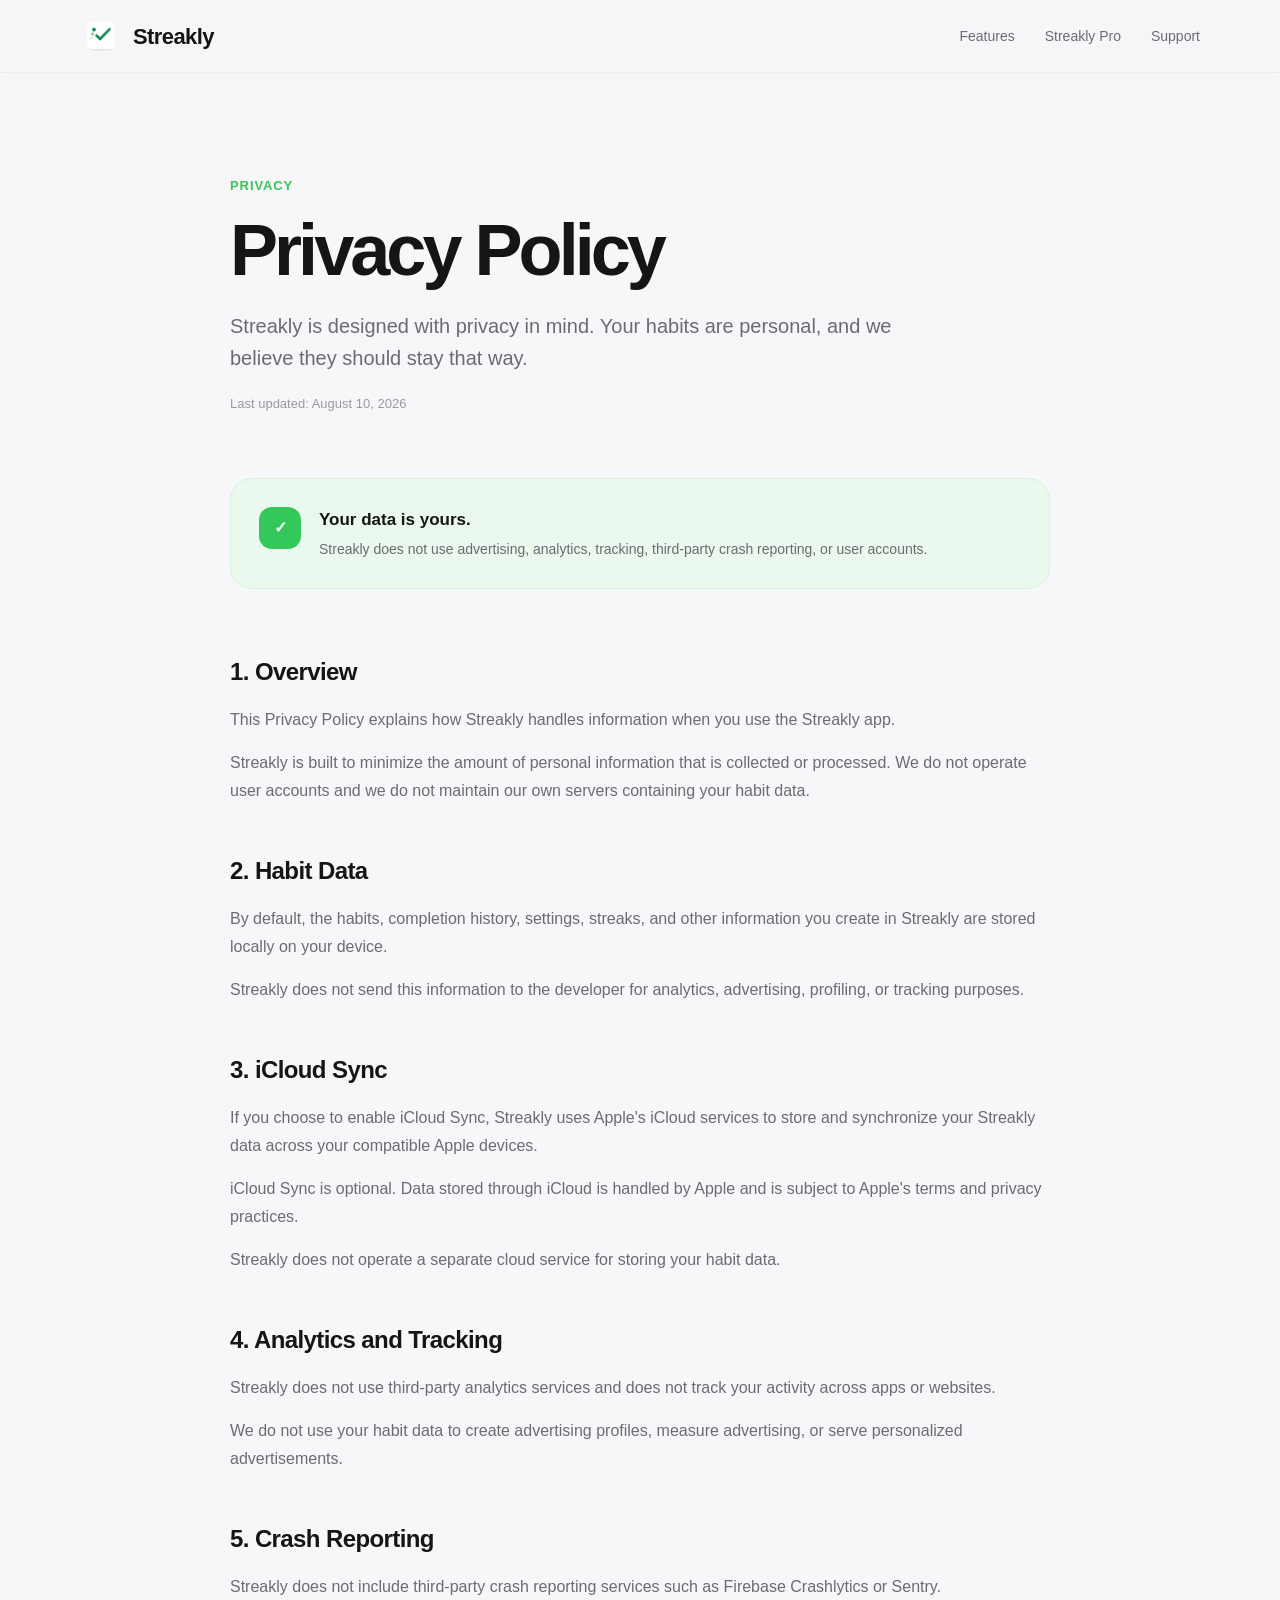
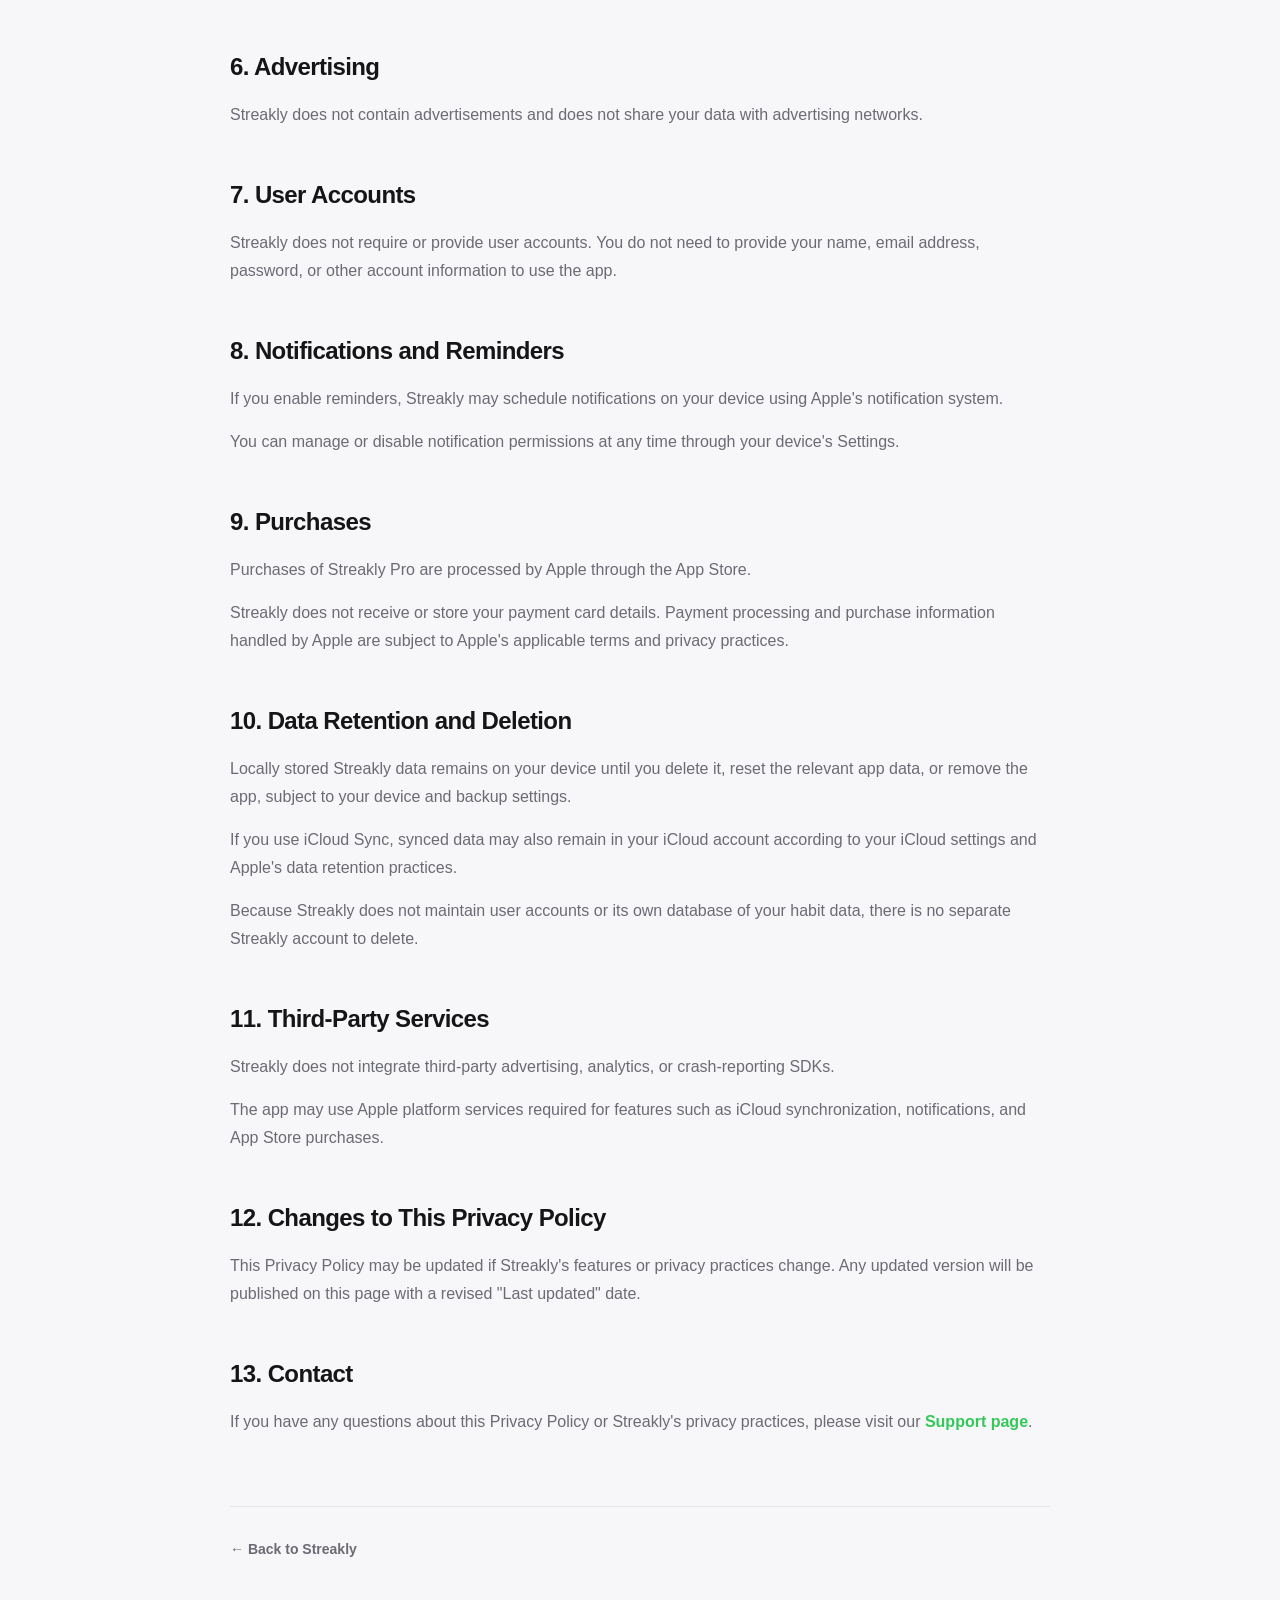
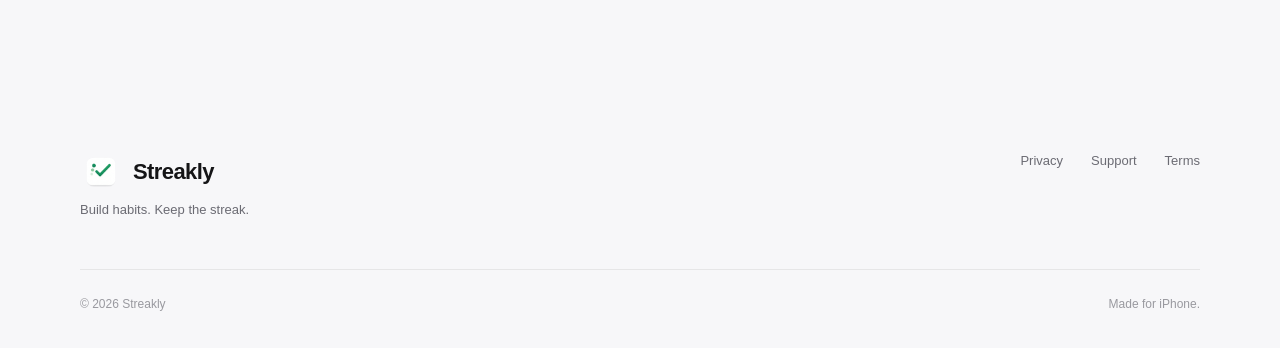
==== privacy/index.html @ 42e5e7d6 "Build Streakly website" ====
<!DOCTYPE html>
<html lang="en">
<head>
  <meta charset="UTF-8">
  <meta name="viewport" content="width=device-width, initial-scale=1.0">

  <title>Privacy Policy — Streakly</title>
  <meta
    name="description"
    content="Learn how Streakly handles your data and protects your privacy."
  >

  <link rel="icon" type="image/png" href="../assets/icon.png">
  <link rel="apple-touch-icon" href="../assets/icon.png">
  <link rel="stylesheet" href="../styles.css">
</head>

<body class="legal-page">

  <header class="site-header">
    <div class="container nav">
      <a href="../" class="brand">
        <img src="../assets/icon.png" alt="Streakly">
        <span>Streakly</span>
      </a>

      <nav class="nav-links" aria-label="Main navigation">
        <a href="../#features">Features</a>
        <a href="../#pro">Streakly Pro</a>
        <a href="../support/">Support</a>
      </nav>
    </div>
  </header>

  <main class="legal-main">
    <div class="legal-container">

      <header class="legal-header">
        <span class="eyebrow">Privacy</span>
        <h1>Privacy Policy</h1>

        <p class="legal-intro">
          Streakly is designed with privacy in mind. Your habits are personal,
          and we believe they should stay that way.
        </p>

        <p class="legal-date">
          Last updated: August 10, 2026
        </p>
      </header>

      <div class="privacy-summary">
        <div class="privacy-summary-icon">✓</div>

        <div>
          <strong>Your data is yours.</strong>
          <p>
            Streakly does not use advertising, analytics, tracking,
            third-party crash reporting, or user accounts.
          </p>
        </div>
      </div>

      <article class="legal-content">

        <section>
          <h2>1. Overview</h2>

          <p>
            This Privacy Policy explains how Streakly handles information
            when you use the Streakly app.
          </p>

          <p>
            Streakly is built to minimize the amount of personal information
            that is collected or processed. We do not operate user accounts
            and we do not maintain our own servers containing your habit data.
          </p>
        </section>

        <section>
          <h2>2. Habit Data</h2>

          <p>
            By default, the habits, completion history, settings, streaks,
            and other information you create in Streakly are stored locally
            on your device.
          </p>

          <p>
            Streakly does not send this information to the developer for
            analytics, advertising, profiling, or tracking purposes.
          </p>
        </section>

        <section>
          <h2>3. iCloud Sync</h2>

          <p>
            If you choose to enable iCloud Sync, Streakly uses Apple's iCloud
            services to store and synchronize your Streakly data across your
            compatible Apple devices.
          </p>

          <p>
            iCloud Sync is optional. Data stored through iCloud is handled by
            Apple and is subject to Apple's terms and privacy practices.
          </p>

          <p>
            Streakly does not operate a separate cloud service for storing
            your habit data.
          </p>
        </section>

        <section>
          <h2>4. Analytics and Tracking</h2>

          <p>
            Streakly does not use third-party analytics services and does not
            track your activity across apps or websites.
          </p>

          <p>
            We do not use your habit data to create advertising profiles,
            measure advertising, or serve personalized advertisements.
          </p>
        </section>

        <section>
          <h2>5. Crash Reporting</h2>

          <p>
            Streakly does not include third-party crash reporting services
            such as Firebase Crashlytics or Sentry.
          </p>
        </section>

        <section>
          <h2>6. Advertising</h2>

          <p>
            Streakly does not contain advertisements and does not share your
            data with advertising networks.
          </p>
        </section>

        <section>
          <h2>7. User Accounts</h2>

          <p>
            Streakly does not require or provide user accounts. You do not
            need to provide your name, email address, password, or other
            account information to use the app.
          </p>
        </section>

        <section>
          <h2>8. Notifications and Reminders</h2>

          <p>
            If you enable reminders, Streakly may schedule notifications on
            your device using Apple's notification system.
          </p>

          <p>
            You can manage or disable notification permissions at any time
            through your device's Settings.
          </p>
        </section>

        <section>
          <h2>9. Purchases</h2>

          <p>
            Purchases of Streakly Pro are processed by Apple through the
            App Store.
          </p>

          <p>
            Streakly does not receive or store your payment card details.
            Payment processing and purchase information handled by Apple are
            subject to Apple's applicable terms and privacy practices.
          </p>
        </section>

        <section>
          <h2>10. Data Retention and Deletion</h2>

          <p>
            Locally stored Streakly data remains on your device until you
            delete it, reset the relevant app data, or remove the app,
            subject to your device and backup settings.
          </p>

          <p>
            If you use iCloud Sync, synced data may also remain in your
            iCloud account according to your iCloud settings and Apple's
            data retention practices.
          </p>

          <p>
            Because Streakly does not maintain user accounts or its own
            database of your habit data, there is no separate Streakly
            account to delete.
          </p>
        </section>

        <section>
          <h2>11. Third-Party Services</h2>

          <p>
            Streakly does not integrate third-party advertising, analytics,
            or crash-reporting SDKs.
          </p>

          <p>
            The app may use Apple platform services required for features
            such as iCloud synchronization, notifications, and App Store
            purchases.
          </p>
        </section>

        <section>
          <h2>12. Changes to This Privacy Policy</h2>

          <p>
            This Privacy Policy may be updated if Streakly's features or
            privacy practices change. Any updated version will be published
            on this page with a revised "Last updated" date.
          </p>
        </section>

        <section>
          <h2>13. Contact</h2>

          <p>
            If you have any questions about this Privacy Policy or Streakly's
            privacy practices, please visit our
            <a href="../support/">Support page</a>.
          </p>
        </section>

      </article>

      <div class="legal-back">
        <a href="../">← Back to Streakly</a>
      </div>

    </div>
  </main>

  <footer>
    <div class="container footer-content">
      <div>
        <a href="../" class="brand">
          <img src="../assets/icon.png" alt="Streakly">
          <span>Streakly</span>
        </a>

        <p>Build habits. Keep the streak.</p>
      </div>

      <div class="footer-links">
        <a href="./">Privacy</a>
        <a href="../support/">Support</a>
        <a href="../terms/">Terms</a>
      </div>
    </div>

    <div class="container footer-bottom">
      <span>© 2026 Streakly</span>
      <span>Made for iPhone.</span>
    </div>
  </footer>

</body>
</html>
---- styles.css ----
:root {
  --background: #f7f7f9;
  --surface: #ffffff;
  --surface-secondary: #f1f1f5;

  --text: #151517;
  --text-secondary: #6b6b73;

  --accent: #34c759;
  --accent-soft: #eaf8ee;

  --border: rgba(0, 0, 0, 0.07);

  --radius: 24px;
  --radius-small: 16px;

  --shadow:
    0 30px 80px rgba(0, 0, 0, 0.08),
    0 8px 24px rgba(0, 0, 0, 0.04);
}

* {
  box-sizing: border-box;
  margin: 0;
  padding: 0;
}

html {
  scroll-behavior: smooth;
}

body {
  font-family:
    -apple-system,
    BlinkMacSystemFont,
    "SF Pro Display",
    "SF Pro Text",
    "Helvetica Neue",
    Arial,
    sans-serif;

  background: var(--background);
  color: var(--text);
  line-height: 1.5;
  -webkit-font-smoothing: antialiased;
}

a {
  color: inherit;
  text-decoration: none;
}

.container {
  width: min(1120px, calc(100% - 40px));
  margin: 0 auto;
}

/* NAVIGATION */

.site-header {
  position: sticky;
  top: 0;
  z-index: 100;

  background: rgba(247, 247, 249, 0.78);
  backdrop-filter: blur(20px);
  -webkit-backdrop-filter: blur(20px);

  border-bottom: 1px solid rgba(0, 0, 0, 0.04);
}

.nav {
  height: 72px;

  display: flex;
  align-items: center;
  justify-content: space-between;
}

.brand {
  display: flex;
  align-items: center;
  gap: 11px;

  font-size: 22px;
  font-weight: 750;
  letter-spacing: -0.6px;
}

.brand img {
  width: 42px;
  height: 42px;

  border-radius: 10px;

  object-fit: cover;
}

.nav-links {
  display: flex;
  align-items: center;
  gap: 30px;

  font-size: 14px;
  color: var(--text-secondary);
}

.nav-links a {
  transition: color 0.2s ease;
}

.nav-links a:hover {
  color: var(--text);
}

/* HERO */

.hero {
  overflow: hidden;
  padding: 100px 0 120px;
}

.hero-grid {
  display: grid;
  grid-template-columns: 1fr 0.9fr;
  align-items: center;
  gap: 90px;
}

.eyebrow {
  display: inline-block;
  margin-bottom: 18px;

  font-size: 13px;
  font-weight: 700;
  letter-spacing: 0.07em;
  text-transform: uppercase;

  color: var(--accent);
}

.hero h1 {
  max-width: 700px;

  font-size: clamp(60px, 7vw, 92px);
  line-height: 0.95;
  letter-spacing: -0.065em;

  margin-bottom: 30px;
}

.hero-description {
  max-width: 580px;

  font-size: 20px;
  line-height: 1.55;

  color: var(--text-secondary);

  margin-bottom: 35px;
}

.hero-actions {
  display: flex;
  align-items: center;
  gap: 14px;
  flex-wrap: wrap;
}

.app-store-button {
  min-width: 176px;
  height: 58px;

  display: flex;
  align-items: center;
  justify-content: center;
  gap: 11px;

  border-radius: 14px;

  background: var(--text);
  color: white;

  padding: 0 20px;
}

.app-store-button .apple {
  font-size: 17px;
}

.app-store-button div {
  display: flex;
  flex-direction: column;
  line-height: 1.05;
}

.app-store-button small {
  font-size: 10px;
  opacity: 0.75;
}

.app-store-button strong {
  font-size: 17px;
  font-weight: 600;
}

.secondary-button {
  height: 58px;

  display: flex;
  align-items: center;

  border-radius: 14px;

  padding: 0 22px;

  background: var(--surface);
  border: 1px solid var(--border);

  font-size: 14px;
  font-weight: 600;
}

.hero-note {
  margin-top: 18px;
  font-size: 13px;
  color: var(--text-secondary);
}

/* PHONE MOCKUP */

.hero-visual {
  position: relative;

  display: flex;
  align-items: center;
  justify-content: center;

  min-height: 620px;
}

.real-phone {
  position: relative;
  z-index: 2;

  width: 310px;

  padding: 6px;

  border-radius: 48px;

  background: #171719;

  box-shadow:
    0 45px 100px rgba(0, 0, 0, 0.18),
    0 15px 35px rgba(0, 0, 0, 0.08);

  overflow: hidden;
}

.app-screenshot {
  display: block;
  width: 100%;
  height: auto;

  border-radius: 42px;
}

.phone-island {
  position: absolute;
  z-index: 5;

  top: 16px;
  left: 50%;
  transform: translateX(-50%);

  width: 84px;
  height: 24px;

  background: #000;
  border-radius: 999px;

  box-shadow: 0 2px 6px rgba(0, 0, 0, 0.18);
}

.glow {
  position: absolute;

  border-radius: 50%;

  filter: blur(3px);
}

.glow-one {
  width: 420px;
  height: 420px;

  right: -80px;
  top: 50px;

  background: rgba(52, 199, 89, 0.12)
}

.glow-two {
  width: 300px;
  height: 300px;

  left: -60px;
  bottom: 30px;

  background: rgba(52, 199, 89, 0.07);
}

/* SECTIONS */

.section {
  padding: 120px 0;
}

.section-heading {
  max-width: 700px;
  margin-bottom: 55px;
}

.section-heading.centered {
  margin-left: auto;
  margin-right: auto;
  text-align: center;
}

.section-heading h2,
.privacy-card h2,
.cta h2 {
  font-size: clamp(38px, 5vw, 56px);
  line-height: 1.05;
  letter-spacing: -0.045em;

  margin-bottom: 20px;
}

.section-heading p,
.privacy-card p,
.cta p {
  font-size: 18px;
  line-height: 1.65;
  color: var(--text-secondary);
}

/* FEATURES */

.feature-grid {
  display: grid;
  grid-template-columns: repeat(2, 1fr);
  gap: 18px;
}

.feature-card {
  min-height: 290px;

  border-radius: var(--radius);

  background: var(--surface);

  padding: 34px;

  border: 1px solid var(--border);
}

.large-card {
  grid-column: span 2;

  display: grid;
  grid-template-columns: 1fr 1fr;
  gap: 45px;
  align-items: center;
}

.feature-icon {
  width: 48px;
  height: 48px;

  display: flex;
  align-items: center;
  justify-content: center;

  border-radius: 15px;

  background: var(--accent-soft);
  color: var(--accent);

  font-size: 15px;
  font-weight: 800;

  margin-bottom: 28px;
}

.feature-card h3 {
  font-size: 25px;
  letter-spacing: -0.025em;

  margin-bottom: 13px;
}

.feature-card p {
  max-width: 470px;

  font-size: 15px;
  line-height: 1.7;

  color: var(--text-secondary);
}

.mini-habits {
  display: flex;
  flex-direction: column;
  gap: 9px;
}

.mini-habits div {
  display: flex;
  align-items: center;
  justify-content: space-between;

  padding: 17px 19px;

  background: var(--surface-secondary);

  border-radius: 15px;

  font-size: 13px;
}

.mini-habits strong {
  color: var(--accent);
}

/* PRIVACY */

.privacy-section {
  padding: 20px 0 80px;
}

.privacy-card {
  min-height: 390px;

  display: flex;
  flex-direction: column;
  justify-content: space-between;

  padding: 55px;

  border-radius: 32px;

  background:
    radial-gradient(
      circle at top right,
      rgba(52, 199, 89, 0.2),
      transparent 38%
    ),
    #17171a;

  color: white;
}

.privacy-card p {
  max-width: 630px;
  color: rgba(255, 255, 255, 0.68);
}

.text-link {
  width: fit-content;

  font-size: 15px;
  font-weight: 600;

  color: white;
}

/* PRICING */

.pricing-grid {
  display: grid;
  grid-template-columns: repeat(2, 1fr);
  gap: 18px;

  max-width: 900px;
  margin: 0 auto;
}

.price-card {
  position: relative;

  padding: 38px;

  border-radius: var(--radius);

  background: var(--surface);

  border: 1px solid var(--border);
}

.pro-card {
  border-color: rgba(52, 199, 89, 0.35);

  box-shadow: 0 25px 70px rgba(52, 199, 89, 0.09);
}

.pro-badge {
  position: absolute;

  right: 25px;
  top: 0;
  transform: translateY(-50%);

  padding: 7px 11px;

  border-radius: 999px;

  background: var(--accent);
  color: white;

  font-size: 10px;
  font-weight: 800;
  letter-spacing: 0.08em;
}

.price-header {
  display: flex;
  justify-content: space-between;
  align-items: start;

  margin-bottom: 30px;
}

.plan-label {
  display: block;

  color: var(--text-secondary);
  font-size: 12px;

  margin-bottom: 2px;
}

.price-header h3 {
  font-size: 30px;
  letter-spacing: -0.035em;
}

.price {
  color: var(--text-secondary);
  font-size: 13px;
}

.price-card ul {
  list-style: none;

  display: flex;
  flex-direction: column;
  gap: 13px;
}

.price-card li {
  font-size: 14px;
  color: var(--text-secondary);
}

.price-card li::before {
  content: "✓";

  margin-right: 10px;

  color: var(--accent);
  font-weight: 800;
}

/* CTA */

.cta-section {
  padding: 40px 0 100px;
}

.cta {
  text-align: center;

  padding: 100px 30px;

  border-radius: 32px;

  background: var(--accent);
  color: white;
}

.cta .eyebrow {
  color: rgba(255, 255, 255, 0.7);
}

.cta p {
  max-width: 600px;

  margin: 0 auto 30px;

  color: rgba(255, 255, 255, 0.76);
}

.app-store-button.light {
  width: fit-content;

  margin: 0 auto;

  background: white;
  color: var(--text);
}

/* FOOTER */

footer {
  padding: 70px 0 35px;
}

.footer-content {
  display: flex;
  justify-content: space-between;

  padding-bottom: 50px;

  border-bottom: 1px solid var(--border);
}

.footer-content p {
  margin-top: 7px;

  color: var(--text-secondary);
  font-size: 13px;
}

.footer-links {
  display: flex;
  gap: 28px;

  font-size: 13px;
  color: var(--text-secondary);
}

.footer-bottom {
  display: flex;
  justify-content: space-between;

  padding-top: 25px;

  color: #99999f;
  font-size: 12px;
}

/* RESPONSIVE */

@media (max-width: 700px) {
  .container {
    width: min(100% - 28px, 1120px);
  }

  .nav {
    height: 78px;
    display: flex;
    align-items: center;
    justify-content: space-between;
  }

  .nav-links a:not(:last-child) {
    display: none;
  }

  .hero {
    padding: 65px 0 85px;
  }

  .hero h1 {
    font-size: 55px;
  }

  .hero-description {
    font-size: 17px;
  }

  .hero-visual {
    min-height: 600px;
  }

  .real-phone {
    width: min(285px, 82vw);
  }

  .phone-island {
    top: 15px;
    width: 78px;
    height: 22px;
  }

  .section {
    padding: 85px 0;
  }

  .section-heading {
    margin-bottom: 38px;
  }

  .feature-card {
    min-height: auto;
    padding: 27px;
  }

  .privacy-card {
    min-height: 430px;
    padding: 35px 28px;
  }

  .pricing-grid {
    grid-template-columns: 1fr;
  }

  .price-card {
    padding: 30px;
  }

  .cta {
    padding: 75px 24px;
  }

  .footer-content {
    flex-direction: column;
    gap: 35px;
  }

  .footer-links {
    flex-direction: column;
    gap: 13px;
  }

  .footer-bottom {
    flex-direction: column;
    gap: 7px;
  }
}

/* LEGAL PAGES */

@media (max-width: 700px) {
  .container {
    width: min(100% - 28px, 1120px);
  }

  .nav {
    height: 78px;

    display: flex;
    align-items: center;
    justify-content: space-between;
  }

  .nav-links a:not(:last-child) {
    display: none;
  }

  .hero {
    padding: 65px 0 85px;
  }

  .hero h1 {
    font-size: 55px;
  }

  .hero-description {
    font-size: 17px;
  }

  .hero-visual {
    min-height: 600px;
  }

  .real-phone {
  width: min(285px, 82vw);
  }

  .phone-island {
    top: 15px;
    width: 78px;
    height: 22px;
  }

  .section {
    padding: 85px 0;
  }

  .section-heading {
    margin-bottom: 38px;
  }

  .feature-card {
    min-height: auto;
    padding: 27px;
  }

  .privacy-card {
    min-height: 430px;
    padding: 35px 28px;
  }

  .pricing-grid {
    grid-template-columns: 1fr;
  }

  .price-card {
    padding: 30px;
  }

  .cta {
    padding: 75px 24px;
  }

  .footer-content {
    flex-direction: column;
    gap: 35px;
  }

  .footer-links {
    flex-direction: column;
    gap: 13px;
  }

  .footer-bottom {
    flex-direction: column;
    gap: 7px;
  }

  .real-phone {
  position: relative;
  z-index: 2;

  width: min(330px, 80vw);

  padding: 8px;

  border-radius: 56px;

  background: #171719;

  box-shadow:
    0 45px 100px rgba(0, 0, 0, 0.18),
    0 15px 35px rgba(0, 0, 0, 0.08);
  }

  .app-screenshot {
    display: block;

    width: 100%;
    height: auto;

    border-radius: 49px;
  }
}

/* LEGAL PAGES */

.legal-main {
  padding: 100px 0 120px;
}

.legal-container {
  width: min(820px, calc(100% - 40px));
  margin: 0 auto;
}

.legal-header {
  margin-bottom: 65px;
}

.legal-header h1 {
  font-size: clamp(50px, 7vw, 72px);
  line-height: 1;
  letter-spacing: -0.055em;

  margin-bottom: 24px;
}

.legal-intro {
  max-width: 680px;

  font-size: 20px;
  line-height: 1.6;

  color: var(--text-secondary);
}

.legal-date {
  margin-top: 20px;

  font-size: 13px;
  color: #99999f;
}

.privacy-summary {
  display: flex;
  gap: 18px;
  align-items: flex-start;

  margin-bottom: 65px;
  padding: 28px;

  border-radius: 22px;

  background: var(--accent-soft);
  border: 1px solid rgba(52, 199, 89, 0.12);
}

.privacy-summary-icon {
  flex-shrink: 0;

  width: 42px;
  height: 42px;

  display: flex;
  align-items: center;
  justify-content: center;

  border-radius: 13px;

  background: var(--accent);
  color: white;

  font-weight: 800;
}

.privacy-summary strong {
  display: block;

  margin-bottom: 5px;

  font-size: 17px;
}

.privacy-summary p {
  color: var(--text-secondary);
  font-size: 14px;
  line-height: 1.6;
}

.legal-content section {
  margin-bottom: 48px;
}

.legal-content h2 {
  margin-bottom: 16px;

  font-size: 24px;
  letter-spacing: -0.025em;
}

.legal-content p {
  margin-bottom: 15px;

  color: var(--text-secondary);

  font-size: 16px;
  line-height: 1.75;
}

.legal-content a {
  color: var(--accent);
  font-weight: 600;
}

.legal-content a:hover {
  text-decoration: underline;
}

.legal-back {
  margin-top: 70px;
  padding-top: 30px;

  border-top: 1px solid var(--border);
}

.legal-back a {
  color: var(--text-secondary);

  font-size: 14px;
  font-weight: 600;
}

.legal-back a:hover {
  color: var(--text);
}

@media (max-width: 700px) {
  .legal-main {
    padding: 65px 0 85px;
  }

  .legal-container {
    width: min(100% - 32px, 760px);
  }

  .legal-header {
    margin-bottom: 40px;
  }

  .legal-header h1 {
    font-size: 48px;
  }

  .legal-intro {
    font-size: 17px;
  }

  .privacy-summary {
    padding: 22px;
  }

  .legal-content section {
    margin-bottom: 40px;
  }

  .legal-content h2 {
    font-size: 21px;
  }

  .legal-content p {
    font-size: 15px;
  }
}

/* SUPPORT PAGE */

.support-main {
  padding: 100px 0 120px;
}

.support-container {
  width: min(1000px, calc(100% - 40px));
  margin: 0 auto;
}

.support-header {
  max-width: 720px;
  margin-bottom: 65px;
}

.support-header h1 {
  font-size: clamp(52px, 7vw, 76px);
  line-height: 1;
  letter-spacing: -0.055em;

  margin-bottom: 24px;
}

.support-header p {
  max-width: 650px;

  color: var(--text-secondary);

  font-size: 20px;
  line-height: 1.6;
}

.support-grid {
  display: grid;
  grid-template-columns: 0.75fr 1.25fr;

  align-items: start;

  gap: 22px;

  margin-bottom: 120px;
}

/* SUPPORT INFO */

.support-info {
  display: flex;
  flex-direction: column;
  gap: 18px;
}

.support-info-card {
  padding: 34px;

  border-radius: var(--radius);

  background: var(--accent-soft);

  border: 1px solid rgba(52, 199, 89, 0.12);
}

.support-info-icon {
  width: 48px;
  height: 48px;

  display: flex;
  align-items: center;
  justify-content: center;

  margin-bottom: 28px;

  border-radius: 15px;

  background: var(--accent);
  color: white;

  font-size: 19px;
  font-weight: 800;
}

.support-info-card h2 {
  margin-bottom: 12px;

  font-size: 24px;
  letter-spacing: -0.025em;
}

.support-info-card p {
  color: var(--text-secondary);

  font-size: 14px;
  line-height: 1.7;
}

.support-links {
  display: flex;
  flex-direction: column;

  overflow: hidden;

  border-radius: var(--radius);

  background: var(--surface);

  border: 1px solid var(--border);
}

.support-links > a {
  display: flex;
  align-items: center;
  justify-content: space-between;
  gap: 20px;

  padding: 22px 24px;

  transition: background 0.2s ease;
}

.support-links > a + a {
  border-top: 1px solid var(--border);
}

.support-links > a:hover {
  background: var(--surface-secondary);
}

.support-links div {
  display: flex;
  flex-direction: column;
  gap: 3px;
}

.support-links strong {
  font-size: 14px;
}

.support-links span {
  color: var(--text-secondary);

  font-size: 12px;
}

/* SUPPORT FORM */

.support-form-card {
  padding: 38px;

  border-radius: var(--radius);

  background: var(--surface);

  border: 1px solid var(--border);

  box-shadow:
    0 20px 60px rgba(0, 0, 0, 0.04);
}

.form-row {
  display: grid;
  grid-template-columns: repeat(2, 1fr);

  gap: 16px;
}

.form-group {
  display: flex;
  flex-direction: column;

  margin-bottom: 22px;
}

.form-group label {
  margin-bottom: 8px;

  font-size: 13px;
  font-weight: 650;
}

.form-group input,
.form-group select,
.form-group textarea {
  width: 100%;

  border: 1px solid rgba(0, 0, 0, 0.1);

  border-radius: 13px;

  background: var(--background);
  color: var(--text);

  padding: 14px 15px;

  font: inherit;
  font-size: 14px;

  outline: none;

  transition:
    border-color 0.2s ease,
    box-shadow 0.2s ease,
    background 0.2s ease;
}

.form-group input,
.form-group select {
  height: 50px;
}

.form-group textarea {
  resize: vertical;
  min-height: 160px;
}

.form-group input:focus,
.form-group select:focus,
.form-group textarea:focus {
  background: white;

  border-color: var(--accent);

  box-shadow:
    0 0 0 4px rgba(52, 199, 89, 0.11);
}

.form-group input::placeholder,
.form-group textarea::placeholder {
  color: #a0a0a7;
}

.support-submit {
  width: 100%;
  height: 54px;

  border: 0;
  border-radius: 14px;

  background: var(--accent);
  color: white;

  font: inherit;

  font-size: 15px;
  font-weight: 700;

  cursor: pointer;

  transition:
    transform 0.15s ease,
    opacity 0.15s ease;
}

.support-submit:hover {
  transform: translateY(-1px);
}

.support-submit:active {
  transform: translateY(0);
}

.support-submit:disabled {
  cursor: wait;
  opacity: 0.65;
}

.form-note {
  margin-top: 14px;

  text-align: center;

  color: var(--text-secondary);

  font-size: 11px;
}

.form-status {
  min-height: 22px;

  margin-top: 15px;

  text-align: center;

  font-size: 13px;
  font-weight: 600;
}

.form-status.success {
  color: #248a3d;
}

.form-status.error {
  color: #d70015;
}

.form-honeypot {
  position: absolute;

  width: 1px;
  height: 1px;

  overflow: hidden;

  clip: rect(0 0 0 0);
  clip-path: inset(50%);

  white-space: nowrap;
}

/* FAQ */

.support-faq {
  padding-top: 20px;
}

.faq-grid {
  display: grid;
  grid-template-columns: repeat(2, 1fr);

  gap: 18px;
}

.faq-card {
  min-height: 210px;

  padding: 30px;

  border-radius: var(--radius);

  background: var(--surface);

  border: 1px solid var(--border);
}

.faq-card h3 {
  margin-bottom: 12px;

  font-size: 20px;
  letter-spacing: -0.02em;
}

.faq-card p {
  color: var(--text-secondary);

  font-size: 14px;
  line-height: 1.7;
}

/* SUPPORT RESPONSIVE */

@media (max-width: 800px) {
  .support-grid {
    grid-template-columns: 1fr;
  }

  .support-info {
    order: 2;
  }

  .support-form-card {
    order: 1;
  }
}

@media (max-width: 700px) {
  .support-main {
    padding: 65px 0 85px;
  }

  .support-container {
    width: min(100% - 32px, 1000px);
  }

  .support-header {
    margin-bottom: 40px;
  }

  .support-header h1 {
    font-size: 48px;
  }

  .support-header p {
    font-size: 17px;
  }

  .support-grid {
    margin-bottom: 85px;
  }

  .support-form-card {
    padding: 25px 20px;
  }

  .form-row {
    grid-template-columns: 1fr;
    gap: 0;
  }

  .faq-grid {
    grid-template-columns: 1fr;
  }

  .faq-card {
    min-height: auto;
  }
}
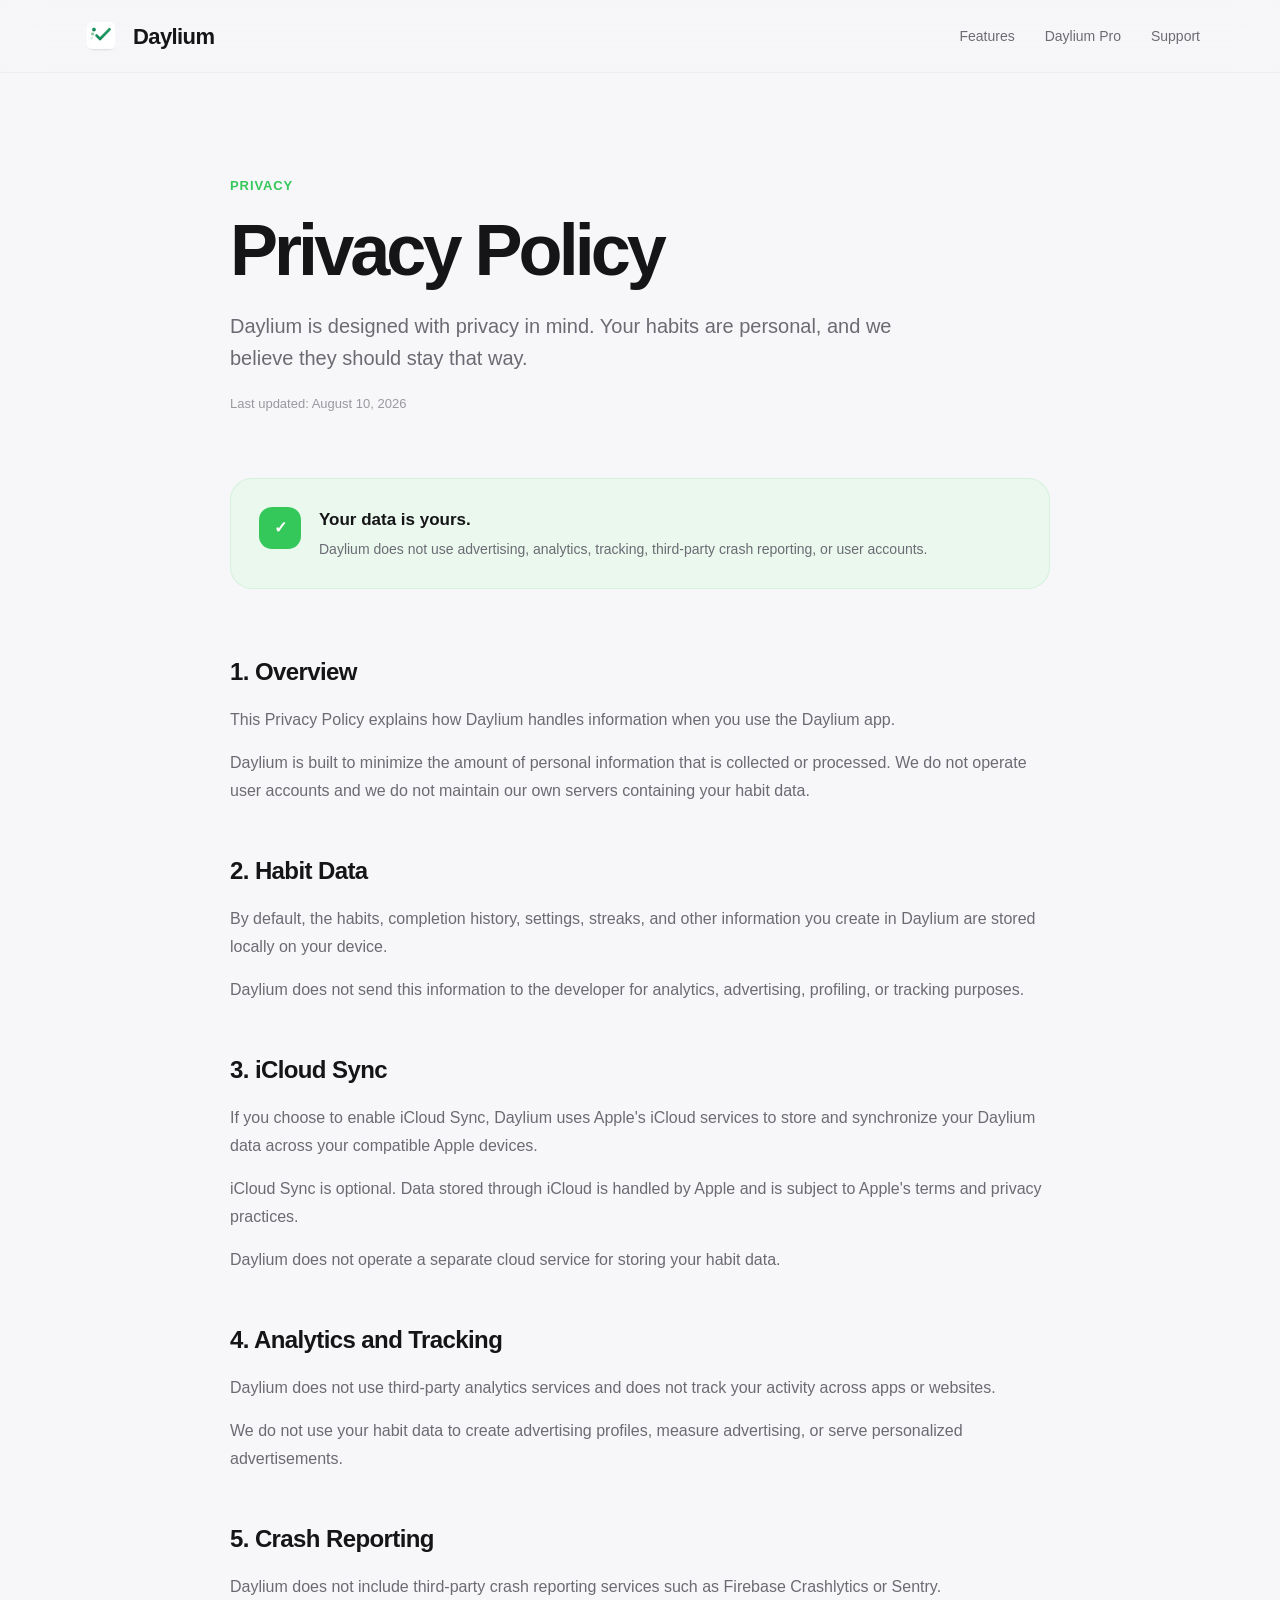
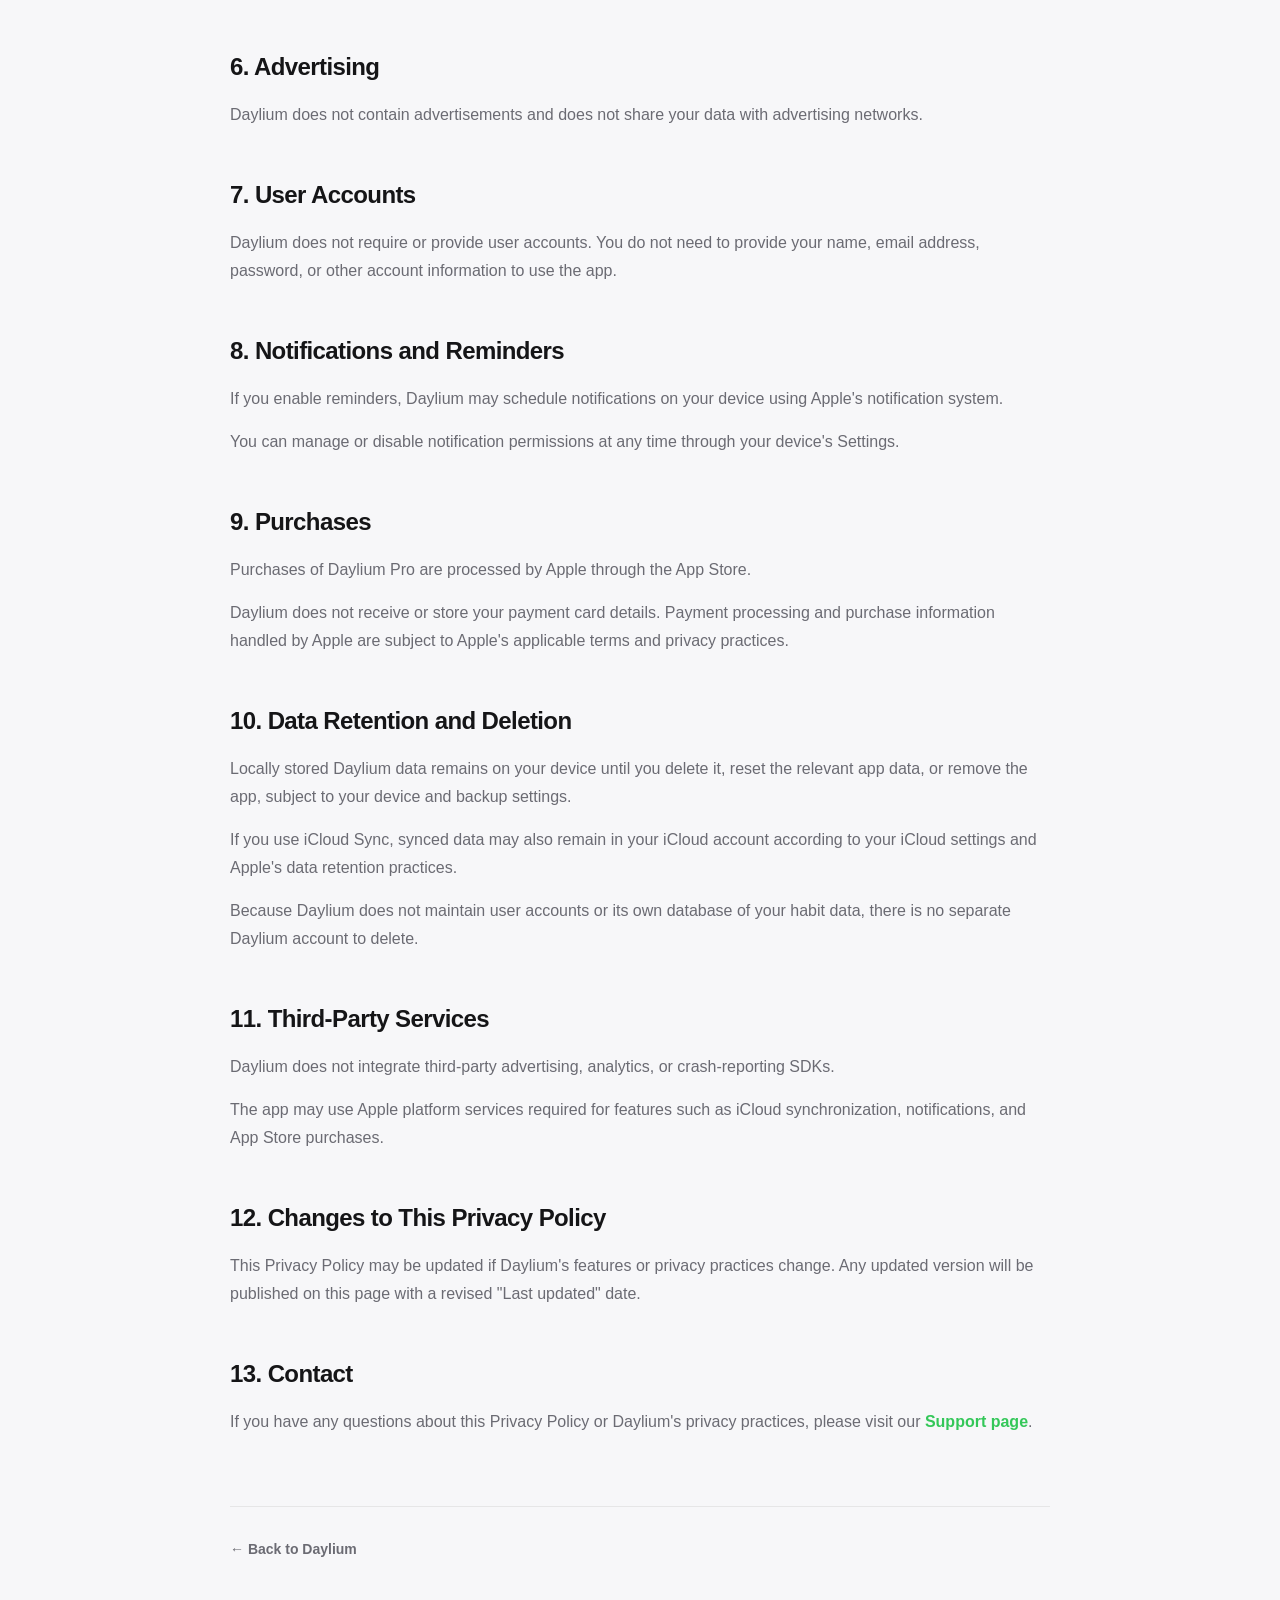
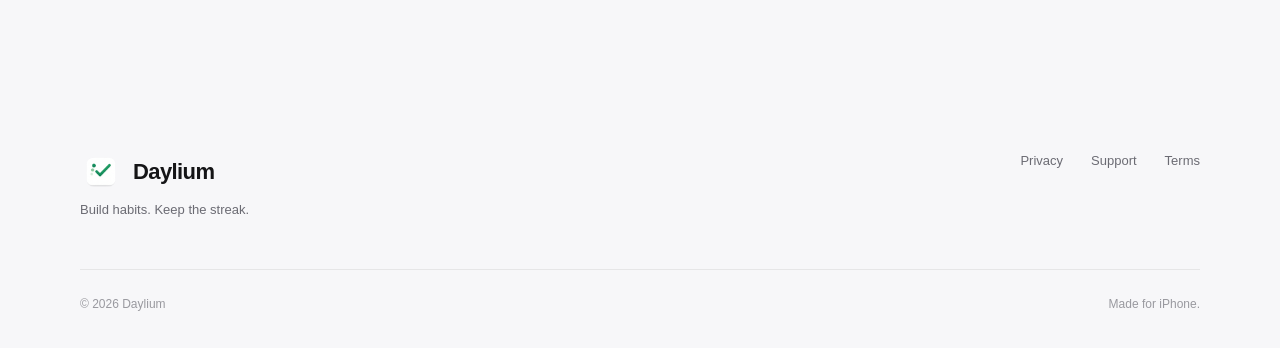
==== commit 48d99e8d: "Change name to Daylium" ====
--- a/privacy/index.html
+++ b/privacy/index.html
@@ -4,10 +4,10 @@
   <meta charset="UTF-8">
   <meta name="viewport" content="width=device-width, initial-scale=1.0">
 
-  <title>Privacy Policy — Streakly</title>
+  <title>Privacy Policy — Daylium</title>
   <meta
     name="description"
-    content="Learn how Streakly handles your data and protects your privacy."
+    content="Learn how Daylium handles your data and protects your privacy."
   >
 
   <link rel="icon" type="image/png" href="../assets/icon.png">
@@ -20,13 +20,13 @@
   <header class="site-header">
     <div class="container nav">
       <a href="../" class="brand">
-        <img src="../assets/icon.png" alt="Streakly">
-        <span>Streakly</span>
+        <img src="../assets/icon.png" alt="Daylium">
+        <span>Daylium</span>
       </a>
 
       <nav class="nav-links" aria-label="Main navigation">
         <a href="../#features">Features</a>
-        <a href="../#pro">Streakly Pro</a>
+        <a href="../#pro">Daylium Pro</a>
         <a href="../support/">Support</a>
       </nav>
     </div>
@@ -40,7 +40,7 @@
         <h1>Privacy Policy</h1>
 
         <p class="legal-intro">
-          Streakly is designed with privacy in mind. Your habits are personal,
+          Daylium is designed with privacy in mind. Your habits are personal,
           and we believe they should stay that way.
         </p>
 
@@ -55,7 +55,7 @@
         <div>
           <strong>Your data is yours.</strong>
           <p>
-            Streakly does not use advertising, analytics, tracking,
+            Daylium does not use advertising, analytics, tracking,
             third-party crash reporting, or user accounts.
           </p>
         </div>
@@ -67,12 +67,12 @@
           <h2>1. Overview</h2>
 
           <p>
-            This Privacy Policy explains how Streakly handles information
-            when you use the Streakly app.
-          </p>
-
-          <p>
-            Streakly is built to minimize the amount of personal information
+            This Privacy Policy explains how Daylium handles information
+            when you use the Daylium app.
+          </p>
+
+          <p>
+            Daylium is built to minimize the amount of personal information
             that is collected or processed. We do not operate user accounts
             and we do not maintain our own servers containing your habit data.
           </p>
@@ -83,12 +83,12 @@
 
           <p>
             By default, the habits, completion history, settings, streaks,
-            and other information you create in Streakly are stored locally
+            and other information you create in Daylium are stored locally
             on your device.
           </p>
 
           <p>
-            Streakly does not send this information to the developer for
+            Daylium does not send this information to the developer for
             analytics, advertising, profiling, or tracking purposes.
           </p>
         </section>
@@ -97,8 +97,8 @@
           <h2>3. iCloud Sync</h2>
 
           <p>
-            If you choose to enable iCloud Sync, Streakly uses Apple's iCloud
-            services to store and synchronize your Streakly data across your
+            If you choose to enable iCloud Sync, Daylium uses Apple's iCloud
+            services to store and synchronize your Daylium data across your
             compatible Apple devices.
           </p>
 
@@ -108,7 +108,7 @@
           </p>
 
           <p>
-            Streakly does not operate a separate cloud service for storing
+            Daylium does not operate a separate cloud service for storing
             your habit data.
           </p>
         </section>
@@ -117,7 +117,7 @@
           <h2>4. Analytics and Tracking</h2>
 
           <p>
-            Streakly does not use third-party analytics services and does not
+            Daylium does not use third-party analytics services and does not
             track your activity across apps or websites.
           </p>
 
@@ -131,7 +131,7 @@
           <h2>5. Crash Reporting</h2>
 
           <p>
-            Streakly does not include third-party crash reporting services
+            Daylium does not include third-party crash reporting services
             such as Firebase Crashlytics or Sentry.
           </p>
         </section>
@@ -140,7 +140,7 @@
           <h2>6. Advertising</h2>
 
           <p>
-            Streakly does not contain advertisements and does not share your
+            Daylium does not contain advertisements and does not share your
             data with advertising networks.
           </p>
         </section>
@@ -149,7 +149,7 @@
           <h2>7. User Accounts</h2>
 
           <p>
-            Streakly does not require or provide user accounts. You do not
+            Daylium does not require or provide user accounts. You do not
             need to provide your name, email address, password, or other
             account information to use the app.
           </p>
@@ -159,7 +159,7 @@
           <h2>8. Notifications and Reminders</h2>
 
           <p>
-            If you enable reminders, Streakly may schedule notifications on
+            If you enable reminders, Daylium may schedule notifications on
             your device using Apple's notification system.
           </p>
 
@@ -173,12 +173,12 @@
           <h2>9. Purchases</h2>
 
           <p>
-            Purchases of Streakly Pro are processed by Apple through the
+            Purchases of Daylium Pro are processed by Apple through the
             App Store.
           </p>
 
           <p>
-            Streakly does not receive or store your payment card details.
+            Daylium does not receive or store your payment card details.
             Payment processing and purchase information handled by Apple are
             subject to Apple's applicable terms and privacy practices.
           </p>
@@ -188,7 +188,7 @@
           <h2>10. Data Retention and Deletion</h2>
 
           <p>
-            Locally stored Streakly data remains on your device until you
+            Locally stored Daylium data remains on your device until you
             delete it, reset the relevant app data, or remove the app,
             subject to your device and backup settings.
           </p>
@@ -200,8 +200,8 @@
           </p>
 
           <p>
-            Because Streakly does not maintain user accounts or its own
-            database of your habit data, there is no separate Streakly
+            Because Daylium does not maintain user accounts or its own
+            database of your habit data, there is no separate Daylium
             account to delete.
           </p>
         </section>
@@ -210,7 +210,7 @@
           <h2>11. Third-Party Services</h2>
 
           <p>
-            Streakly does not integrate third-party advertising, analytics,
+            Daylium does not integrate third-party advertising, analytics,
             or crash-reporting SDKs.
           </p>
 
@@ -225,7 +225,7 @@
           <h2>12. Changes to This Privacy Policy</h2>
 
           <p>
-            This Privacy Policy may be updated if Streakly's features or
+            This Privacy Policy may be updated if Daylium's features or
             privacy practices change. Any updated version will be published
             on this page with a revised "Last updated" date.
           </p>
@@ -235,7 +235,7 @@
           <h2>13. Contact</h2>
 
           <p>
-            If you have any questions about this Privacy Policy or Streakly's
+            If you have any questions about this Privacy Policy or Daylium's
             privacy practices, please visit our
             <a href="../support/">Support page</a>.
           </p>
@@ -244,7 +244,7 @@
       </article>
 
       <div class="legal-back">
-        <a href="../">← Back to Streakly</a>
+        <a href="../">← Back to Daylium</a>
       </div>
 
     </div>
@@ -254,8 +254,8 @@
     <div class="container footer-content">
       <div>
         <a href="../" class="brand">
-          <img src="../assets/icon.png" alt="Streakly">
-          <span>Streakly</span>
+          <img src="../assets/icon.png" alt="Daylium">
+          <span>Daylium</span>
         </a>
 
         <p>Build habits. Keep the streak.</p>
@@ -269,7 +269,7 @@
     </div>
 
     <div class="container footer-bottom">
-      <span>© 2026 Streakly</span>
+      <span>© 2026 Daylium</span>
       <span>Made for iPhone.</span>
     </div>
   </footer>
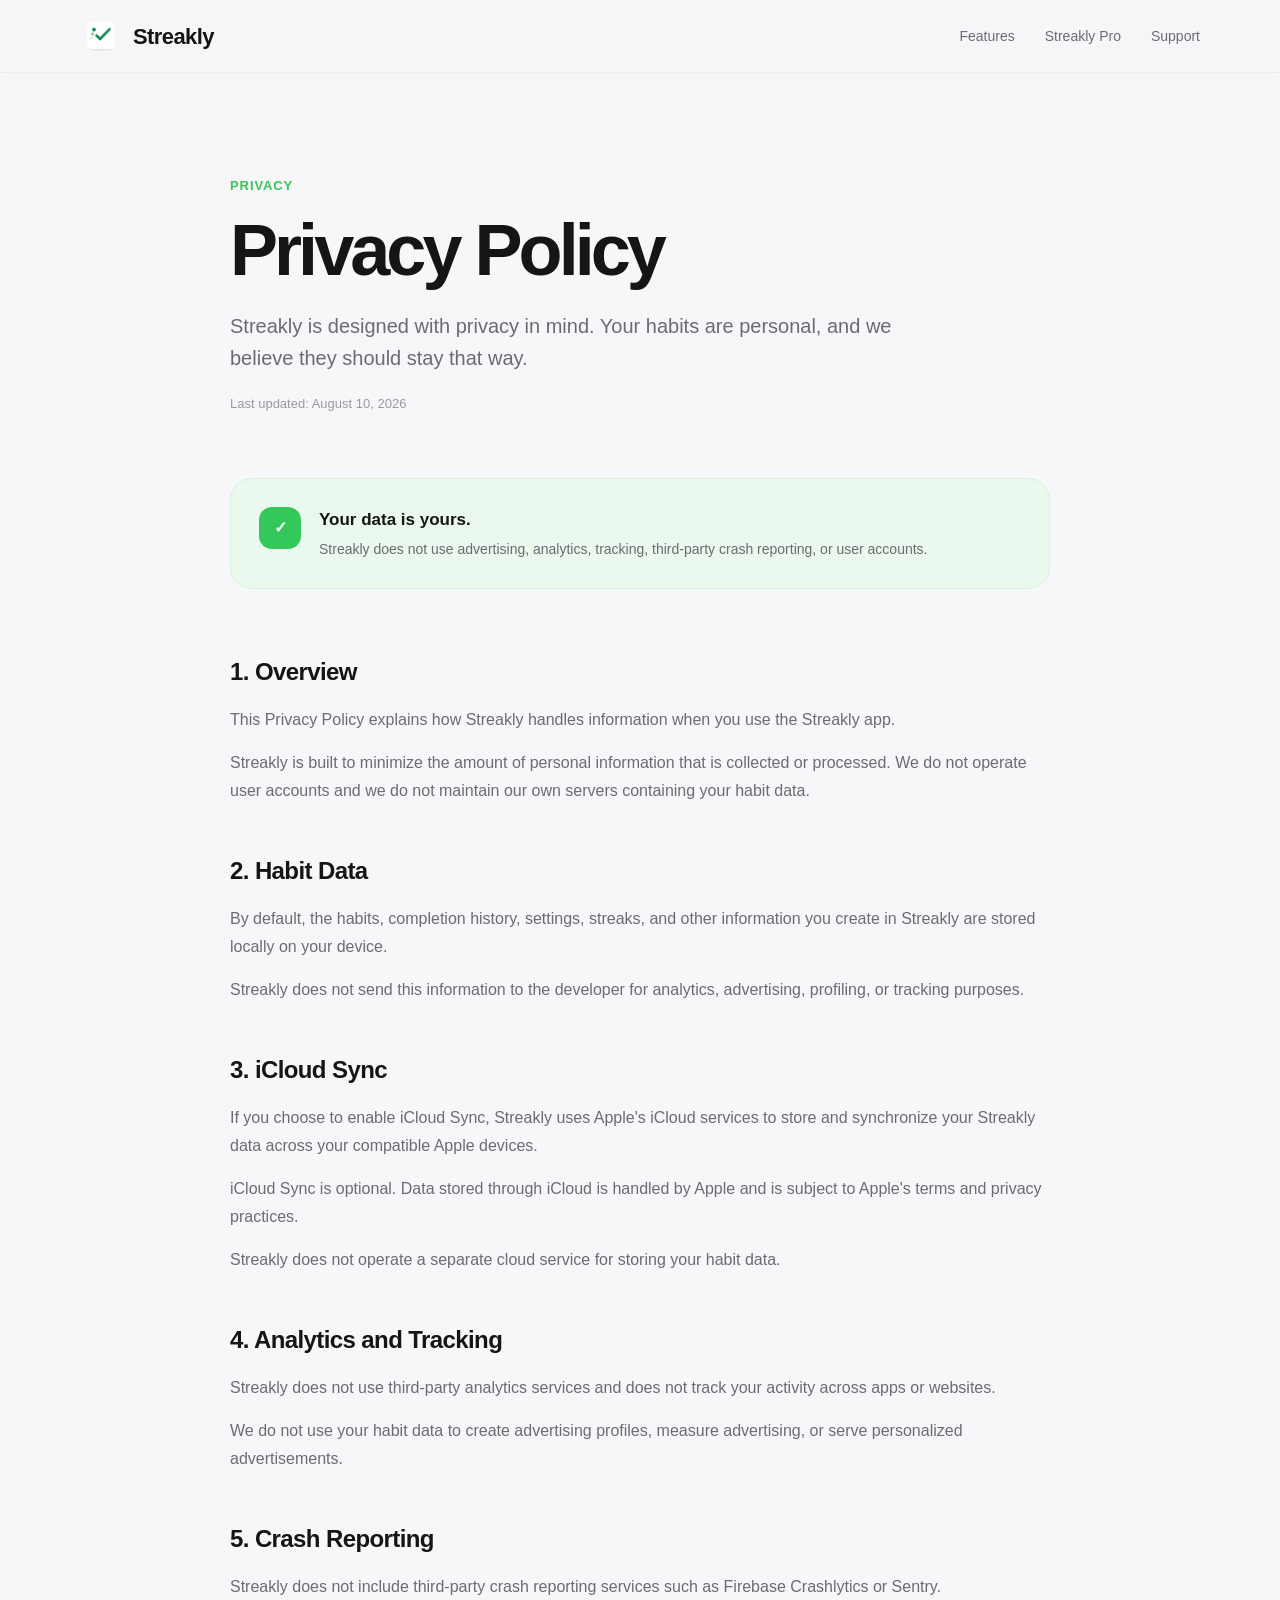
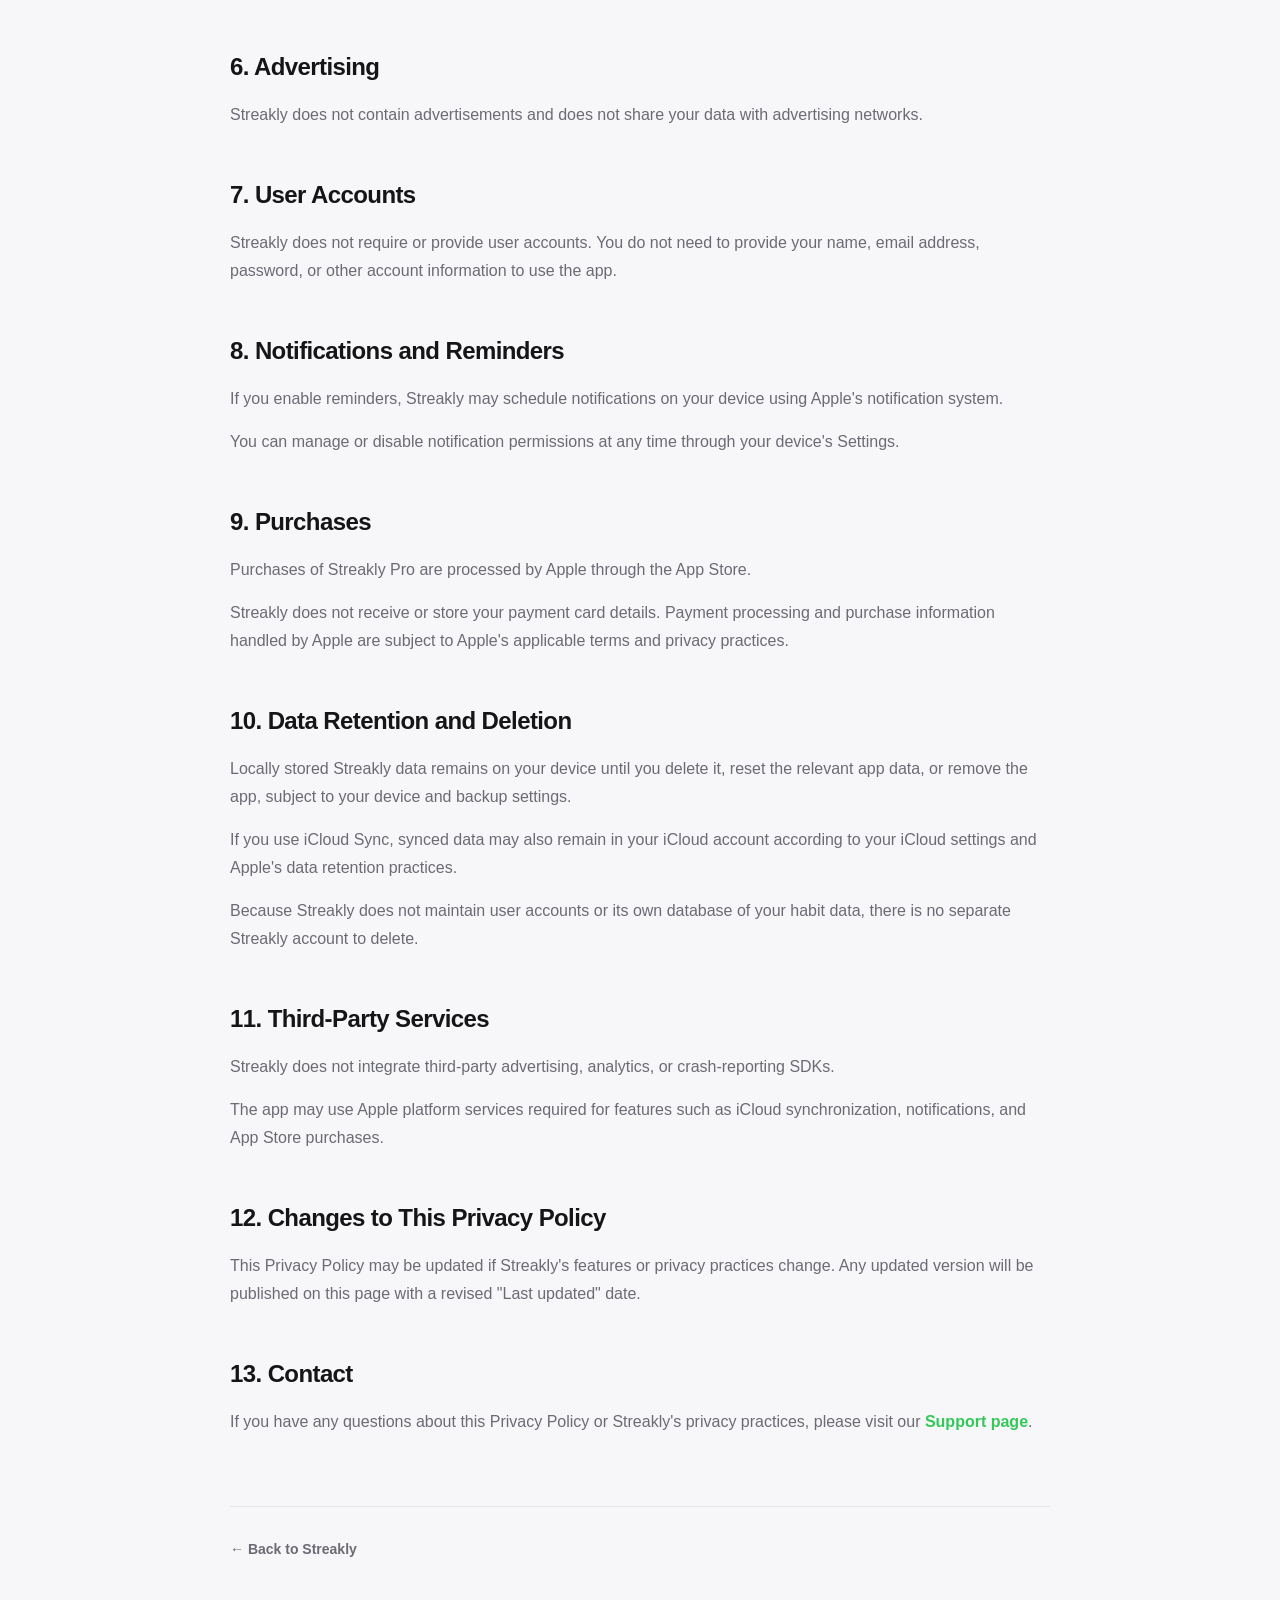
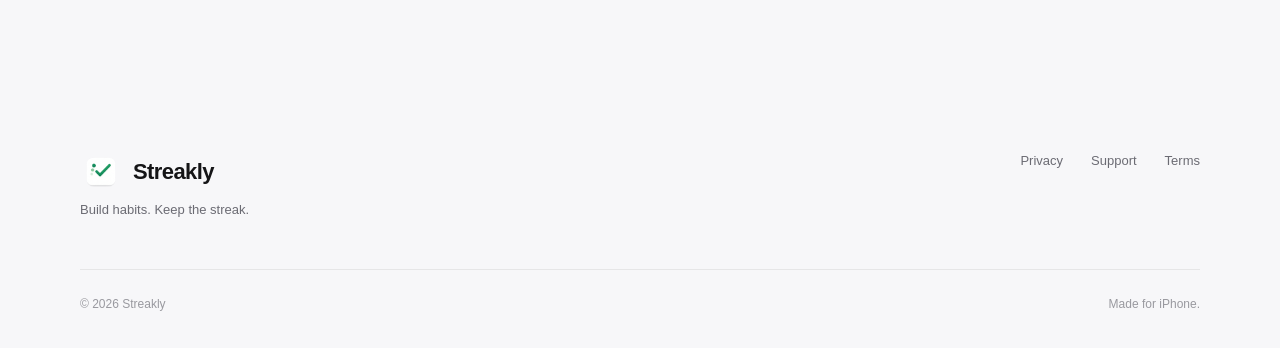
==== commit 172f8e83: "Change name back to Streakly" ====
--- a/privacy/index.html
+++ b/privacy/index.html
@@ -4,10 +4,10 @@
   <meta charset="UTF-8">
   <meta name="viewport" content="width=device-width, initial-scale=1.0">
 
-  <title>Privacy Policy — Daylium</title>
+  <title>Privacy Policy — Streakly</title>
   <meta
     name="description"
-    content="Learn how Daylium handles your data and protects your privacy."
+    content="Learn how Streakly handles your data and protects your privacy."
   >
 
   <link rel="icon" type="image/png" href="../assets/icon.png">
@@ -20,13 +20,13 @@
   <header class="site-header">
     <div class="container nav">
       <a href="../" class="brand">
-        <img src="../assets/icon.png" alt="Daylium">
-        <span>Daylium</span>
+        <img src="../assets/icon.png" alt="Streakly">
+        <span>Streakly</span>
       </a>
 
       <nav class="nav-links" aria-label="Main navigation">
         <a href="../#features">Features</a>
-        <a href="../#pro">Daylium Pro</a>
+        <a href="../#pro">Streakly Pro</a>
         <a href="../support/">Support</a>
       </nav>
     </div>
@@ -40,7 +40,7 @@
         <h1>Privacy Policy</h1>
 
         <p class="legal-intro">
-          Daylium is designed with privacy in mind. Your habits are personal,
+          Streakly is designed with privacy in mind. Your habits are personal,
           and we believe they should stay that way.
         </p>
 
@@ -55,7 +55,7 @@
         <div>
           <strong>Your data is yours.</strong>
           <p>
-            Daylium does not use advertising, analytics, tracking,
+            Streakly does not use advertising, analytics, tracking,
             third-party crash reporting, or user accounts.
           </p>
         </div>
@@ -67,12 +67,12 @@
           <h2>1. Overview</h2>
 
           <p>
-            This Privacy Policy explains how Daylium handles information
-            when you use the Daylium app.
-          </p>
-
-          <p>
-            Daylium is built to minimize the amount of personal information
+            This Privacy Policy explains how Streakly handles information
+            when you use the Streakly app.
+          </p>
+
+          <p>
+            Streakly is built to minimize the amount of personal information
             that is collected or processed. We do not operate user accounts
             and we do not maintain our own servers containing your habit data.
           </p>
@@ -83,12 +83,12 @@
 
           <p>
             By default, the habits, completion history, settings, streaks,
-            and other information you create in Daylium are stored locally
+            and other information you create in Streakly are stored locally
             on your device.
           </p>
 
           <p>
-            Daylium does not send this information to the developer for
+            Streakly does not send this information to the developer for
             analytics, advertising, profiling, or tracking purposes.
           </p>
         </section>
@@ -97,8 +97,8 @@
           <h2>3. iCloud Sync</h2>
 
           <p>
-            If you choose to enable iCloud Sync, Daylium uses Apple's iCloud
-            services to store and synchronize your Daylium data across your
+            If you choose to enable iCloud Sync, Streakly uses Apple's iCloud
+            services to store and synchronize your Streakly data across your
             compatible Apple devices.
           </p>
 
@@ -108,7 +108,7 @@
           </p>
 
           <p>
-            Daylium does not operate a separate cloud service for storing
+            Streakly does not operate a separate cloud service for storing
             your habit data.
           </p>
         </section>
@@ -117,7 +117,7 @@
           <h2>4. Analytics and Tracking</h2>
 
           <p>
-            Daylium does not use third-party analytics services and does not
+            Streakly does not use third-party analytics services and does not
             track your activity across apps or websites.
           </p>
 
@@ -131,7 +131,7 @@
           <h2>5. Crash Reporting</h2>
 
           <p>
-            Daylium does not include third-party crash reporting services
+            Streakly does not include third-party crash reporting services
             such as Firebase Crashlytics or Sentry.
           </p>
         </section>
@@ -140,7 +140,7 @@
           <h2>6. Advertising</h2>
 
           <p>
-            Daylium does not contain advertisements and does not share your
+            Streakly does not contain advertisements and does not share your
             data with advertising networks.
           </p>
         </section>
@@ -149,7 +149,7 @@
           <h2>7. User Accounts</h2>
 
           <p>
-            Daylium does not require or provide user accounts. You do not
+            Streakly does not require or provide user accounts. You do not
             need to provide your name, email address, password, or other
             account information to use the app.
           </p>
@@ -159,7 +159,7 @@
           <h2>8. Notifications and Reminders</h2>
 
           <p>
-            If you enable reminders, Daylium may schedule notifications on
+            If you enable reminders, Streakly may schedule notifications on
             your device using Apple's notification system.
           </p>
 
@@ -173,12 +173,12 @@
           <h2>9. Purchases</h2>
 
           <p>
-            Purchases of Daylium Pro are processed by Apple through the
+            Purchases of Streakly Pro are processed by Apple through the
             App Store.
           </p>
 
           <p>
-            Daylium does not receive or store your payment card details.
+            Streakly does not receive or store your payment card details.
             Payment processing and purchase information handled by Apple are
             subject to Apple's applicable terms and privacy practices.
           </p>
@@ -188,7 +188,7 @@
           <h2>10. Data Retention and Deletion</h2>
 
           <p>
-            Locally stored Daylium data remains on your device until you
+            Locally stored Streakly data remains on your device until you
             delete it, reset the relevant app data, or remove the app,
             subject to your device and backup settings.
           </p>
@@ -200,8 +200,8 @@
           </p>
 
           <p>
-            Because Daylium does not maintain user accounts or its own
-            database of your habit data, there is no separate Daylium
+            Because Streakly does not maintain user accounts or its own
+            database of your habit data, there is no separate Streakly
             account to delete.
           </p>
         </section>
@@ -210,7 +210,7 @@
           <h2>11. Third-Party Services</h2>
 
           <p>
-            Daylium does not integrate third-party advertising, analytics,
+            Streakly does not integrate third-party advertising, analytics,
             or crash-reporting SDKs.
           </p>
 
@@ -225,7 +225,7 @@
           <h2>12. Changes to This Privacy Policy</h2>
 
           <p>
-            This Privacy Policy may be updated if Daylium's features or
+            This Privacy Policy may be updated if Streakly's features or
             privacy practices change. Any updated version will be published
             on this page with a revised "Last updated" date.
           </p>
@@ -235,7 +235,7 @@
           <h2>13. Contact</h2>
 
           <p>
-            If you have any questions about this Privacy Policy or Daylium's
+            If you have any questions about this Privacy Policy or Streakly's
             privacy practices, please visit our
             <a href="../support/">Support page</a>.
           </p>
@@ -244,7 +244,7 @@
       </article>
 
       <div class="legal-back">
-        <a href="../">← Back to Daylium</a>
+        <a href="../">← Back to Streakly</a>
       </div>
 
     </div>
@@ -254,8 +254,8 @@
     <div class="container footer-content">
       <div>
         <a href="../" class="brand">
-          <img src="../assets/icon.png" alt="Daylium">
-          <span>Daylium</span>
+          <img src="../assets/icon.png" alt="Streakly">
+          <span>Streakly</span>
         </a>
 
         <p>Build habits. Keep the streak.</p>
@@ -269,7 +269,7 @@
     </div>
 
     <div class="container footer-bottom">
-      <span>© 2026 Daylium</span>
+      <span>© 2026 Streakly</span>
       <span>Made for iPhone.</span>
     </div>
   </footer>
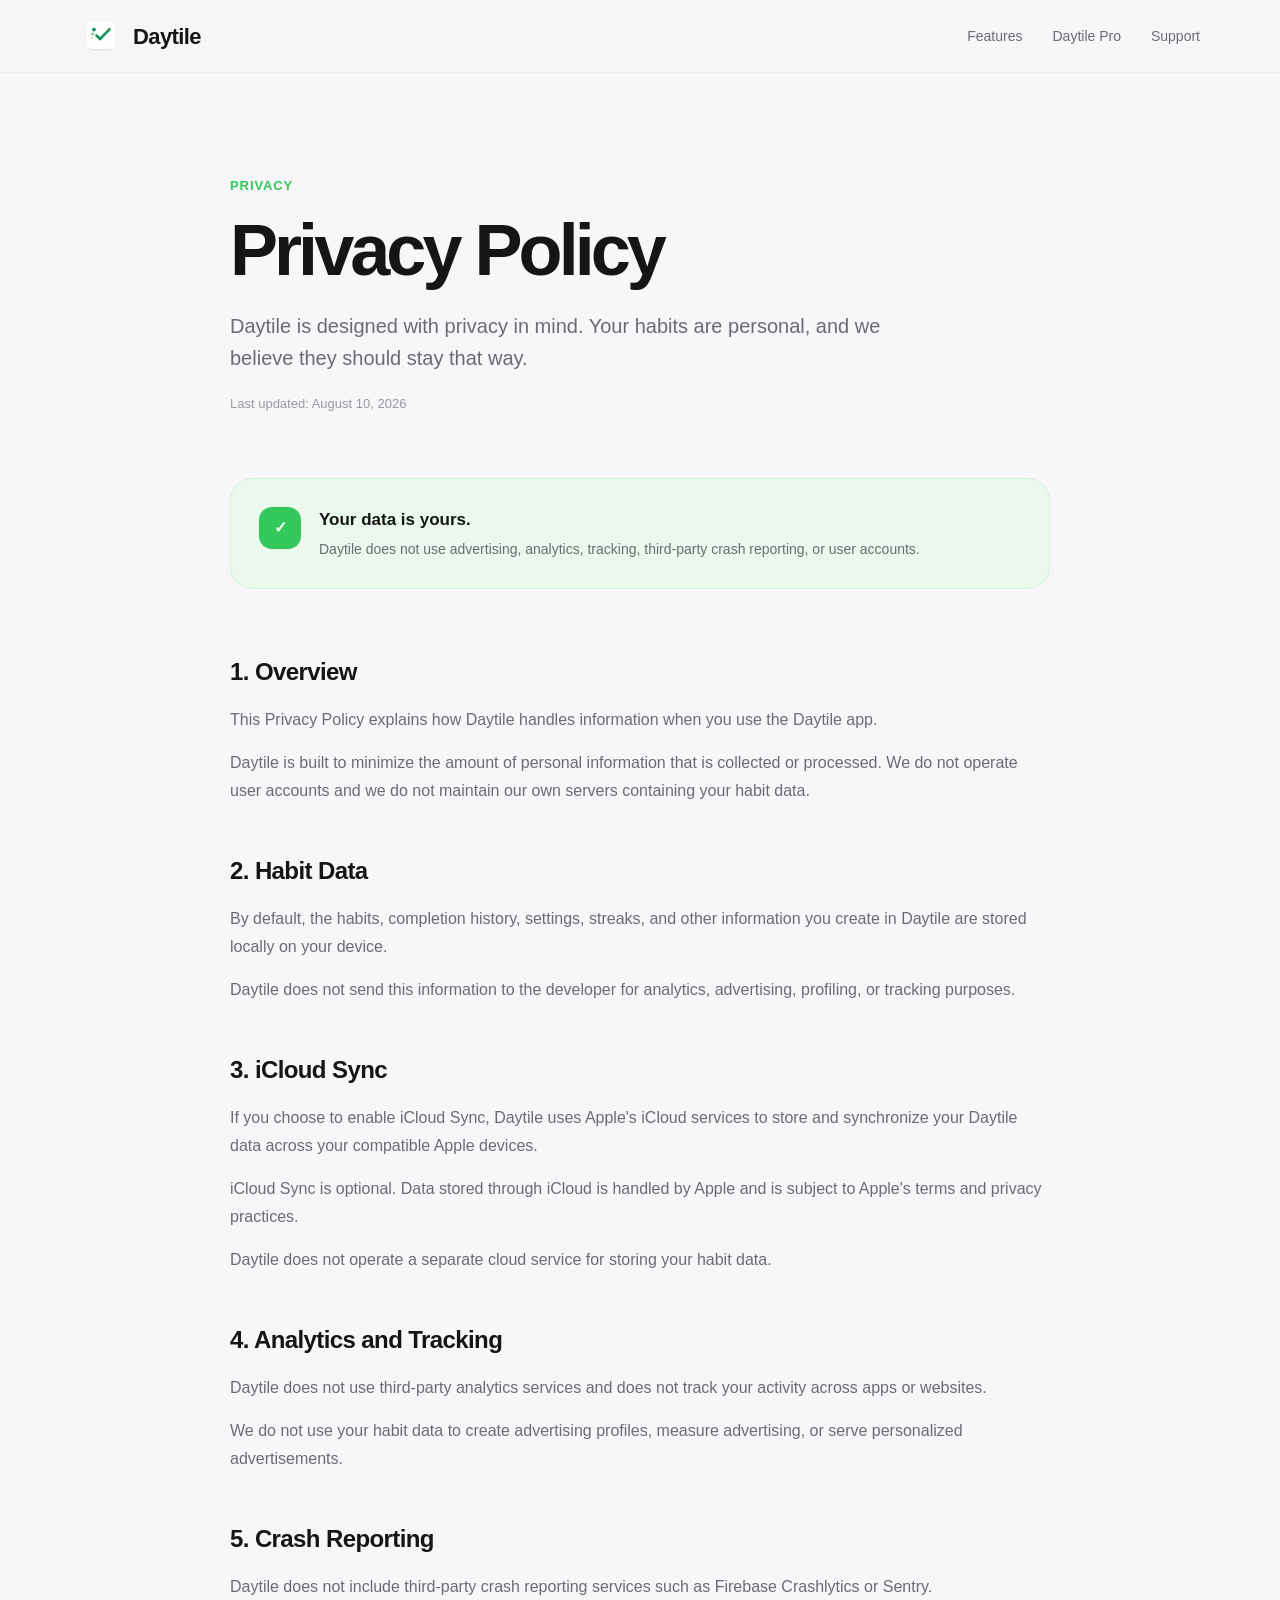
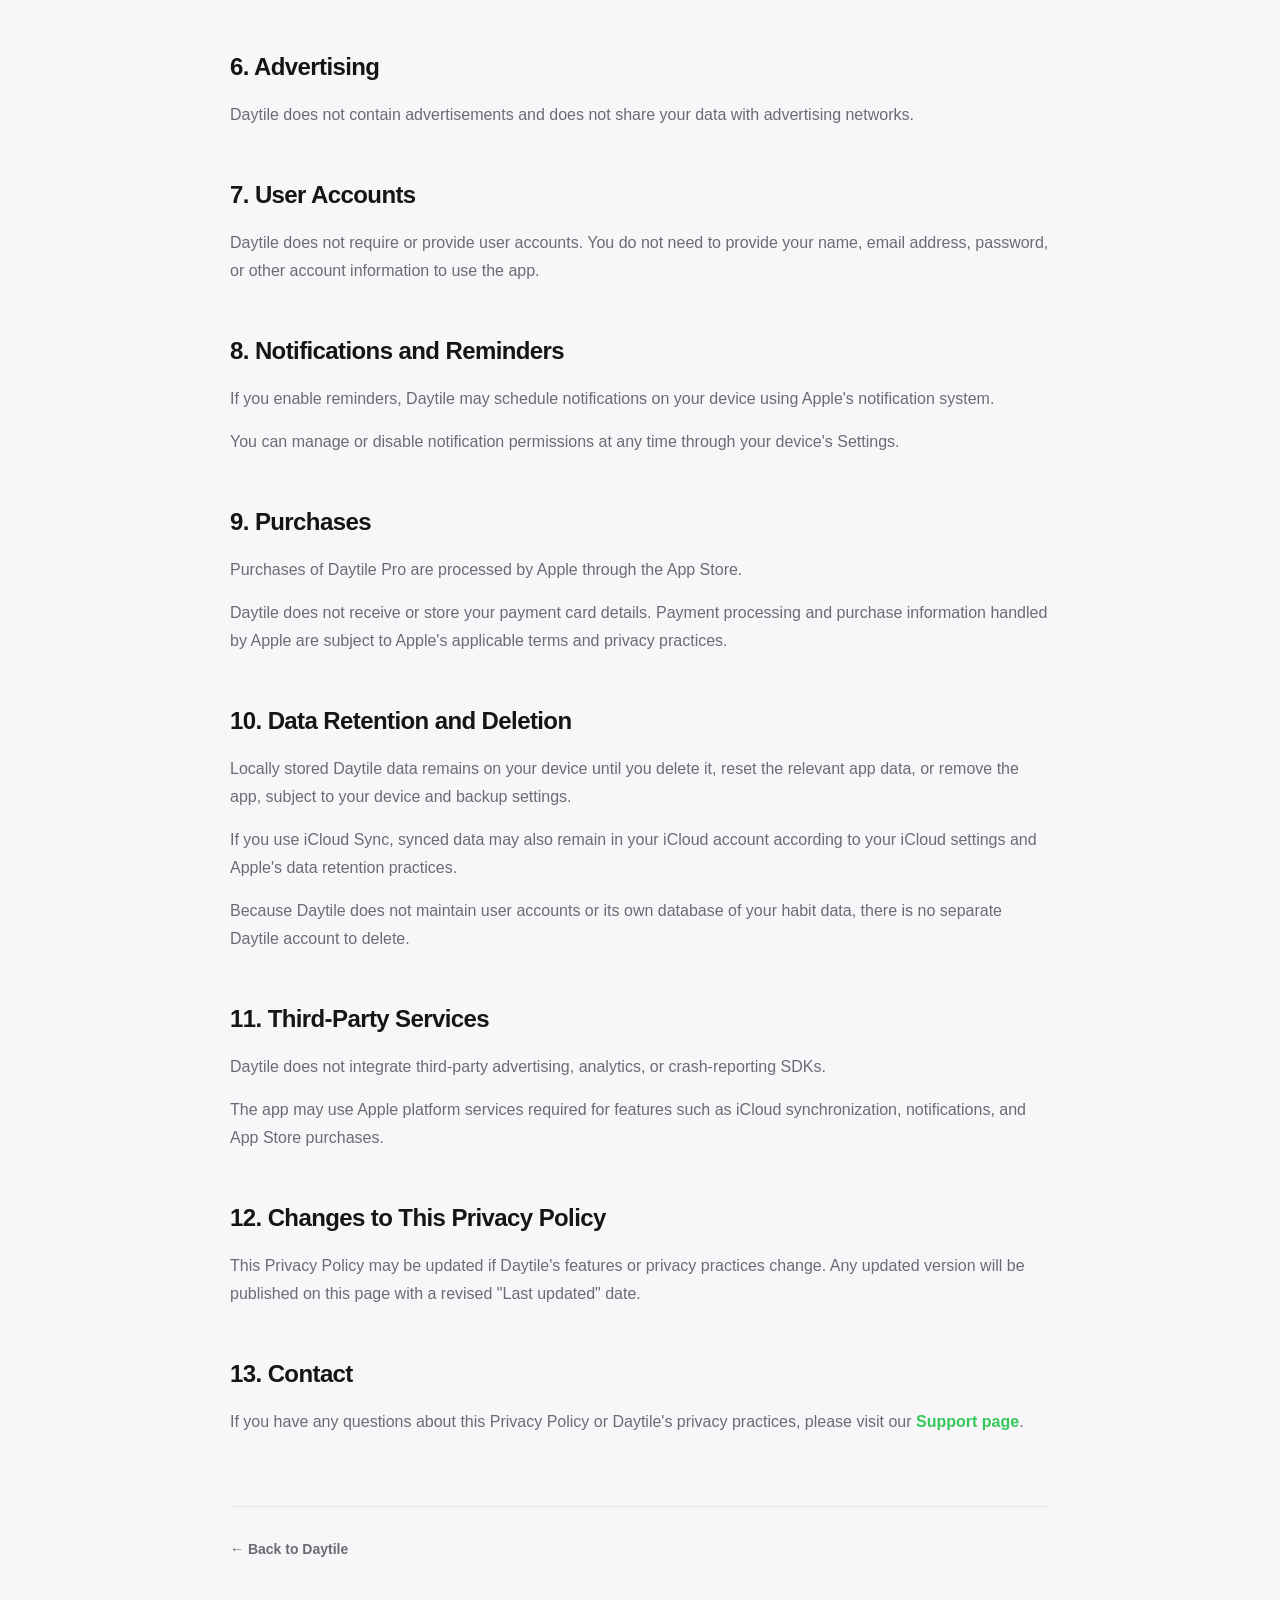
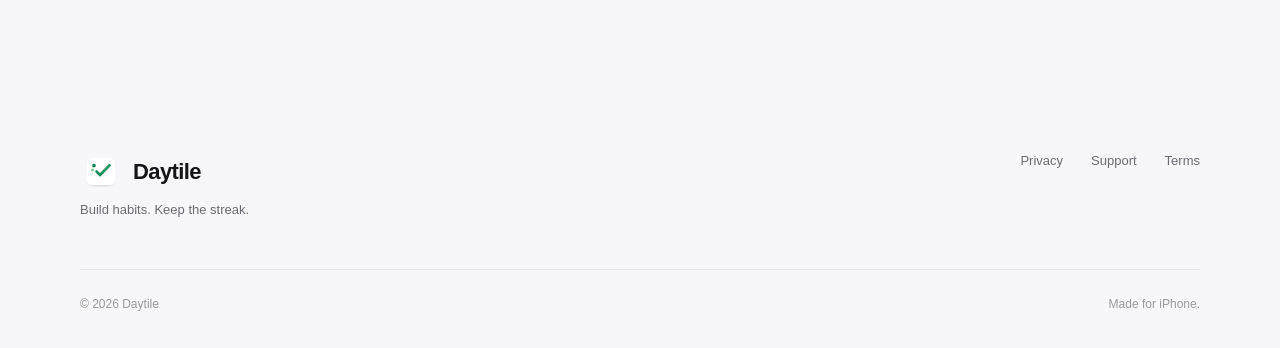
==== commit 14cc4650: "Update Privacy Policy references from Streakly to Daytile" ====
--- a/privacy/index.html
+++ b/privacy/index.html
@@ -4,10 +4,10 @@
   <meta charset="UTF-8">
   <meta name="viewport" content="width=device-width, initial-scale=1.0">
 
-  <title>Privacy Policy — Streakly</title>
+  <title>Privacy Policy — Daytile</title>
   <meta
     name="description"
-    content="Learn how Streakly handles your data and protects your privacy."
+    content="Learn how Daytile handles your data and protects your privacy."
   >
 
   <link rel="icon" type="image/png" href="../assets/icon.png">
@@ -20,13 +20,13 @@
   <header class="site-header">
     <div class="container nav">
       <a href="../" class="brand">
-        <img src="../assets/icon.png" alt="Streakly">
-        <span>Streakly</span>
+        <img src="../assets/icon.png" alt="Daytile">
+        <span>Daytile</span>
       </a>
 
       <nav class="nav-links" aria-label="Main navigation">
         <a href="../#features">Features</a>
-        <a href="../#pro">Streakly Pro</a>
+        <a href="../#pro">Daytile Pro</a>
         <a href="../support/">Support</a>
       </nav>
     </div>
@@ -40,7 +40,7 @@
         <h1>Privacy Policy</h1>
 
         <p class="legal-intro">
-          Streakly is designed with privacy in mind. Your habits are personal,
+          Daytile is designed with privacy in mind. Your habits are personal,
           and we believe they should stay that way.
         </p>
 
@@ -55,7 +55,7 @@
         <div>
           <strong>Your data is yours.</strong>
           <p>
-            Streakly does not use advertising, analytics, tracking,
+            Daytile does not use advertising, analytics, tracking,
             third-party crash reporting, or user accounts.
           </p>
         </div>
@@ -67,12 +67,12 @@
           <h2>1. Overview</h2>
 
           <p>
-            This Privacy Policy explains how Streakly handles information
-            when you use the Streakly app.
-          </p>
-
-          <p>
-            Streakly is built to minimize the amount of personal information
+            This Privacy Policy explains how Daytile handles information
+            when you use the Daytile app.
+          </p>
+
+          <p>
+            Daytile is built to minimize the amount of personal information
             that is collected or processed. We do not operate user accounts
             and we do not maintain our own servers containing your habit data.
           </p>
@@ -83,12 +83,12 @@
 
           <p>
             By default, the habits, completion history, settings, streaks,
-            and other information you create in Streakly are stored locally
+            and other information you create in Daytile are stored locally
             on your device.
           </p>
 
           <p>
-            Streakly does not send this information to the developer for
+            Daytile does not send this information to the developer for
             analytics, advertising, profiling, or tracking purposes.
           </p>
         </section>
@@ -97,8 +97,8 @@
           <h2>3. iCloud Sync</h2>
 
           <p>
-            If you choose to enable iCloud Sync, Streakly uses Apple's iCloud
-            services to store and synchronize your Streakly data across your
+            If you choose to enable iCloud Sync, Daytile uses Apple's iCloud
+            services to store and synchronize your Daytile data across your
             compatible Apple devices.
           </p>
 
@@ -108,7 +108,7 @@
           </p>
 
           <p>
-            Streakly does not operate a separate cloud service for storing
+            Daytile does not operate a separate cloud service for storing
             your habit data.
           </p>
         </section>
@@ -117,7 +117,7 @@
           <h2>4. Analytics and Tracking</h2>
 
           <p>
-            Streakly does not use third-party analytics services and does not
+            Daytile does not use third-party analytics services and does not
             track your activity across apps or websites.
           </p>
 
@@ -131,7 +131,7 @@
           <h2>5. Crash Reporting</h2>
 
           <p>
-            Streakly does not include third-party crash reporting services
+            Daytile does not include third-party crash reporting services
             such as Firebase Crashlytics or Sentry.
           </p>
         </section>
@@ -140,7 +140,7 @@
           <h2>6. Advertising</h2>
 
           <p>
-            Streakly does not contain advertisements and does not share your
+            Daytile does not contain advertisements and does not share your
             data with advertising networks.
           </p>
         </section>
@@ -149,7 +149,7 @@
           <h2>7. User Accounts</h2>
 
           <p>
-            Streakly does not require or provide user accounts. You do not
+            Daytile does not require or provide user accounts. You do not
             need to provide your name, email address, password, or other
             account information to use the app.
           </p>
@@ -159,7 +159,7 @@
           <h2>8. Notifications and Reminders</h2>
 
           <p>
-            If you enable reminders, Streakly may schedule notifications on
+            If you enable reminders, Daytile may schedule notifications on
             your device using Apple's notification system.
           </p>
 
@@ -173,12 +173,12 @@
           <h2>9. Purchases</h2>
 
           <p>
-            Purchases of Streakly Pro are processed by Apple through the
+            Purchases of Daytile Pro are processed by Apple through the
             App Store.
           </p>
 
           <p>
-            Streakly does not receive or store your payment card details.
+            Daytile does not receive or store your payment card details.
             Payment processing and purchase information handled by Apple are
             subject to Apple's applicable terms and privacy practices.
           </p>
@@ -188,7 +188,7 @@
           <h2>10. Data Retention and Deletion</h2>
 
           <p>
-            Locally stored Streakly data remains on your device until you
+            Locally stored Daytile data remains on your device until you
             delete it, reset the relevant app data, or remove the app,
             subject to your device and backup settings.
           </p>
@@ -200,8 +200,8 @@
           </p>
 
           <p>
-            Because Streakly does not maintain user accounts or its own
-            database of your habit data, there is no separate Streakly
+            Because Daytile does not maintain user accounts or its own
+            database of your habit data, there is no separate Daytile
             account to delete.
           </p>
         </section>
@@ -210,7 +210,7 @@
           <h2>11. Third-Party Services</h2>
 
           <p>
-            Streakly does not integrate third-party advertising, analytics,
+            Daytile does not integrate third-party advertising, analytics,
             or crash-reporting SDKs.
           </p>
 
@@ -225,7 +225,7 @@
           <h2>12. Changes to This Privacy Policy</h2>
 
           <p>
-            This Privacy Policy may be updated if Streakly's features or
+            This Privacy Policy may be updated if Daytile's features or
             privacy practices change. Any updated version will be published
             on this page with a revised "Last updated" date.
           </p>
@@ -235,7 +235,7 @@
           <h2>13. Contact</h2>
 
           <p>
-            If you have any questions about this Privacy Policy or Streakly's
+            If you have any questions about this Privacy Policy or Daytile's
             privacy practices, please visit our
             <a href="../support/">Support page</a>.
           </p>
@@ -244,7 +244,7 @@
       </article>
 
       <div class="legal-back">
-        <a href="../">← Back to Streakly</a>
+        <a href="../">← Back to Daytile</a>
       </div>
 
     </div>
@@ -254,8 +254,8 @@
     <div class="container footer-content">
       <div>
         <a href="../" class="brand">
-          <img src="../assets/icon.png" alt="Streakly">
-          <span>Streakly</span>
+          <img src="../assets/icon.png" alt="Daytile">
+          <span>Daytile</span>
         </a>
 
         <p>Build habits. Keep the streak.</p>
@@ -269,10 +269,10 @@
     </div>
 
     <div class="container footer-bottom">
-      <span>© 2026 Streakly</span>
+      <span>© 2026 Daytile</span>
       <span>Made for iPhone.</span>
     </div>
   </footer>
 
 </body>
-</html>+</html>
